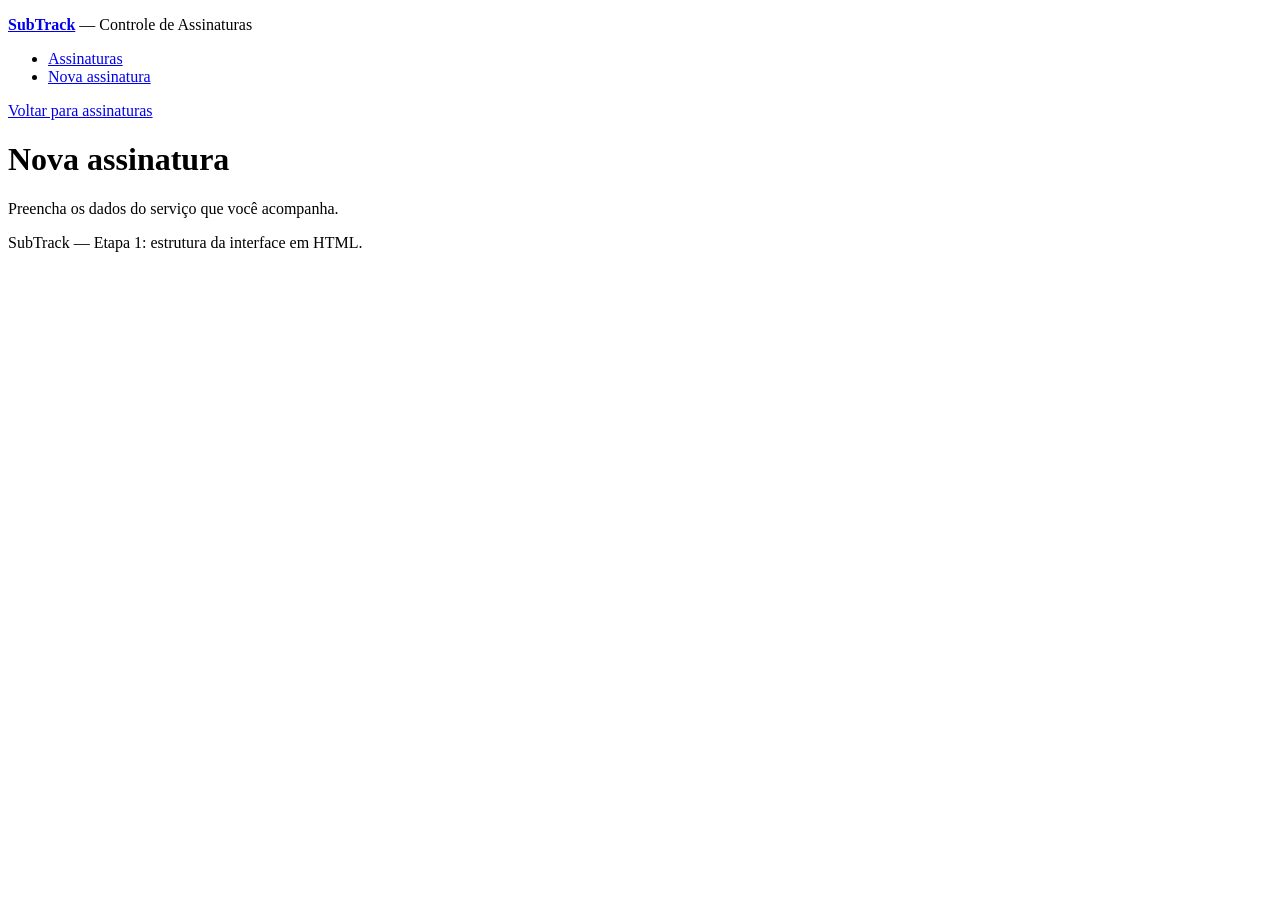
==== pages/cadastro.html @ 078156d6 "feat: cria estrutura HTML e navegação" ====
<!DOCTYPE html>
<html lang="pt-BR">
<head>
  <meta charset="UTF-8">
  <meta name="viewport" content="width=device-width, initial-scale=1.0">
  <title>Nova assinatura | SubTrack — Controle de Assinaturas</title>
</head>
<body>
  <header>
    <p><a href="../index.html"><strong>SubTrack</strong></a> — Controle de Assinaturas</p>
    <nav aria-label="Navegação principal">
      <ul>
        <li><a href="../index.html">Assinaturas</a></li>
        <li><a href="cadastro.html" aria-current="page">Nova assinatura</a></li>
      </ul>
    </nav>
  </header>

  <main>
    <p><a href="../index.html">Voltar para assinaturas</a></p>
    <h1>Nova assinatura</h1>
    <p>Preencha os dados do serviço que você acompanha.</p>
  </main>

  <footer>
    <p>SubTrack — Etapa 1: estrutura da interface em HTML.</p>
  </footer>
</body>
</html>
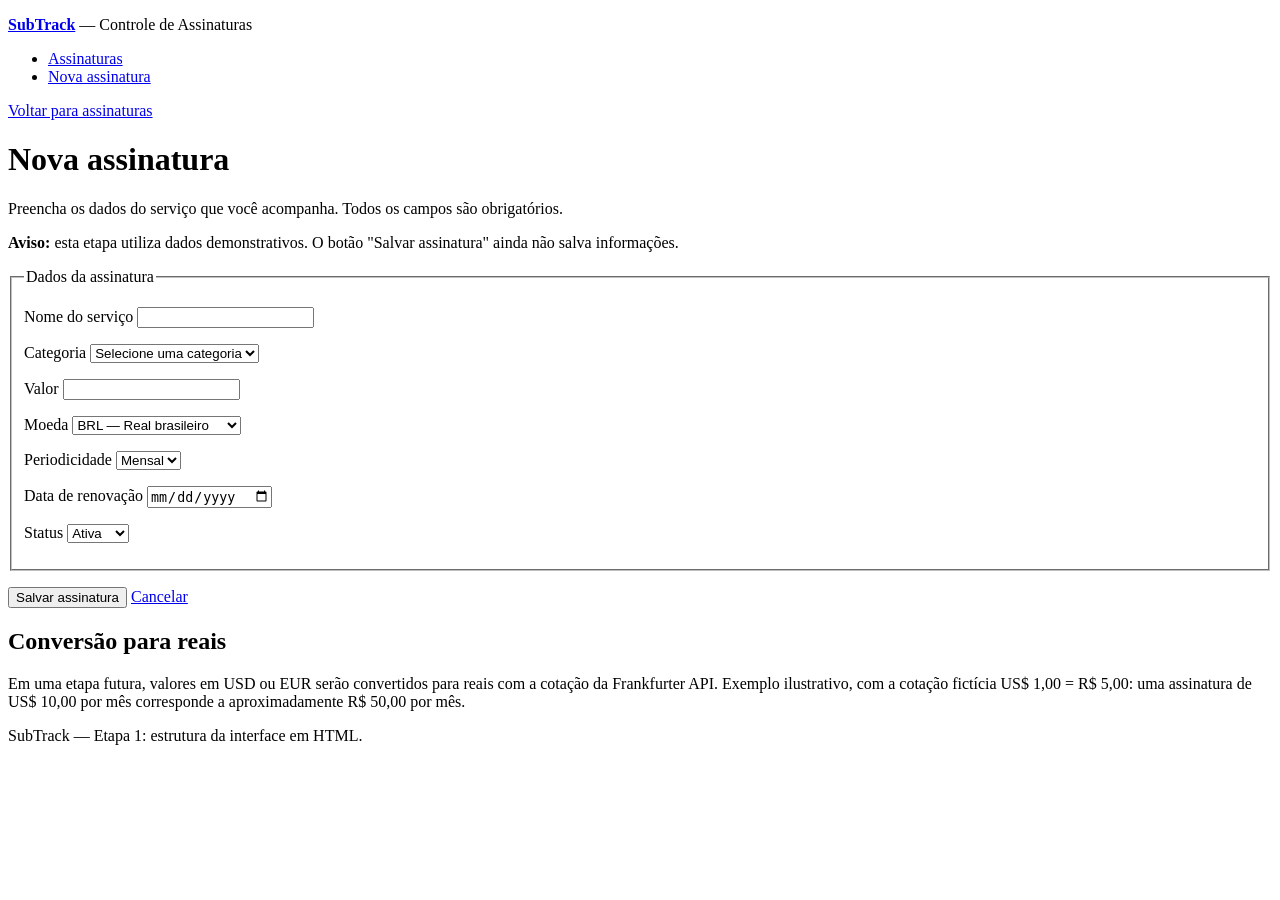
==== commit 42001f68: "feat: adiciona formulário de cadastro" ====
--- a/pages/cadastro.html
+++ b/pages/cadastro.html
@@ -19,7 +19,77 @@
   <main>
     <p><a href="../index.html">Voltar para assinaturas</a></p>
     <h1>Nova assinatura</h1>
-    <p>Preencha os dados do serviço que você acompanha.</p>
+    <p>Preencha os dados do serviço que você acompanha. Todos os campos são obrigatórios.</p>
+    <p><strong>Aviso:</strong> esta etapa utiliza dados demonstrativos. O botão "Salvar assinatura" ainda não salva informações.</p>
+
+    <form>
+      <fieldset>
+        <legend>Dados da assinatura</legend>
+
+        <p>
+          <label for="nome">Nome do serviço</label>
+          <input type="text" id="nome" name="nome" required>
+        </p>
+
+        <p>
+          <label for="categoria">Categoria</label>
+          <select id="categoria" name="categoria" required>
+            <option value="">Selecione uma categoria</option>
+            <option value="musica">Música</option>
+            <option value="video">Vídeo</option>
+            <option value="produtividade">Produtividade</option>
+            <option value="armazenamento">Armazenamento</option>
+            <option value="educacao">Educação</option>
+            <option value="outros">Outros</option>
+          </select>
+        </p>
+
+        <p>
+          <label for="valor">Valor</label>
+          <input type="number" id="valor" name="valor" min="0.01" step="0.01" required>
+        </p>
+
+        <p>
+          <label for="moeda">Moeda</label>
+          <select id="moeda" name="moeda" required>
+            <option value="BRL">BRL — Real brasileiro</option>
+            <option value="USD">USD — Dólar americano</option>
+            <option value="EUR">EUR — Euro</option>
+          </select>
+        </p>
+
+        <p>
+          <label for="periodicidade">Periodicidade</label>
+          <select id="periodicidade" name="periodicidade" required>
+            <option value="mensal">Mensal</option>
+            <option value="anual">Anual</option>
+          </select>
+        </p>
+
+        <p>
+          <label for="renovacao">Data de renovação</label>
+          <input type="date" id="renovacao" name="renovacao" required>
+        </p>
+
+        <p>
+          <label for="status">Status</label>
+          <select id="status" name="status" required>
+            <option value="ativa">Ativa</option>
+            <option value="inativa">Inativa</option>
+          </select>
+        </p>
+      </fieldset>
+
+      <p>
+        <button type="button">Salvar assinatura</button>
+        <a href="../index.html">Cancelar</a>
+      </p>
+    </form>
+
+    <aside>
+      <h2>Conversão para reais</h2>
+      <p>Em uma etapa futura, valores em USD ou EUR serão convertidos para reais com a cotação da Frankfurter API. Exemplo ilustrativo, com a cotação fictícia US$ 1,00 = R$ 5,00: uma assinatura de US$ 10,00 por mês corresponde a aproximadamente R$ 50,00 por mês.</p>
+    </aside>
   </main>
 
   <footer>
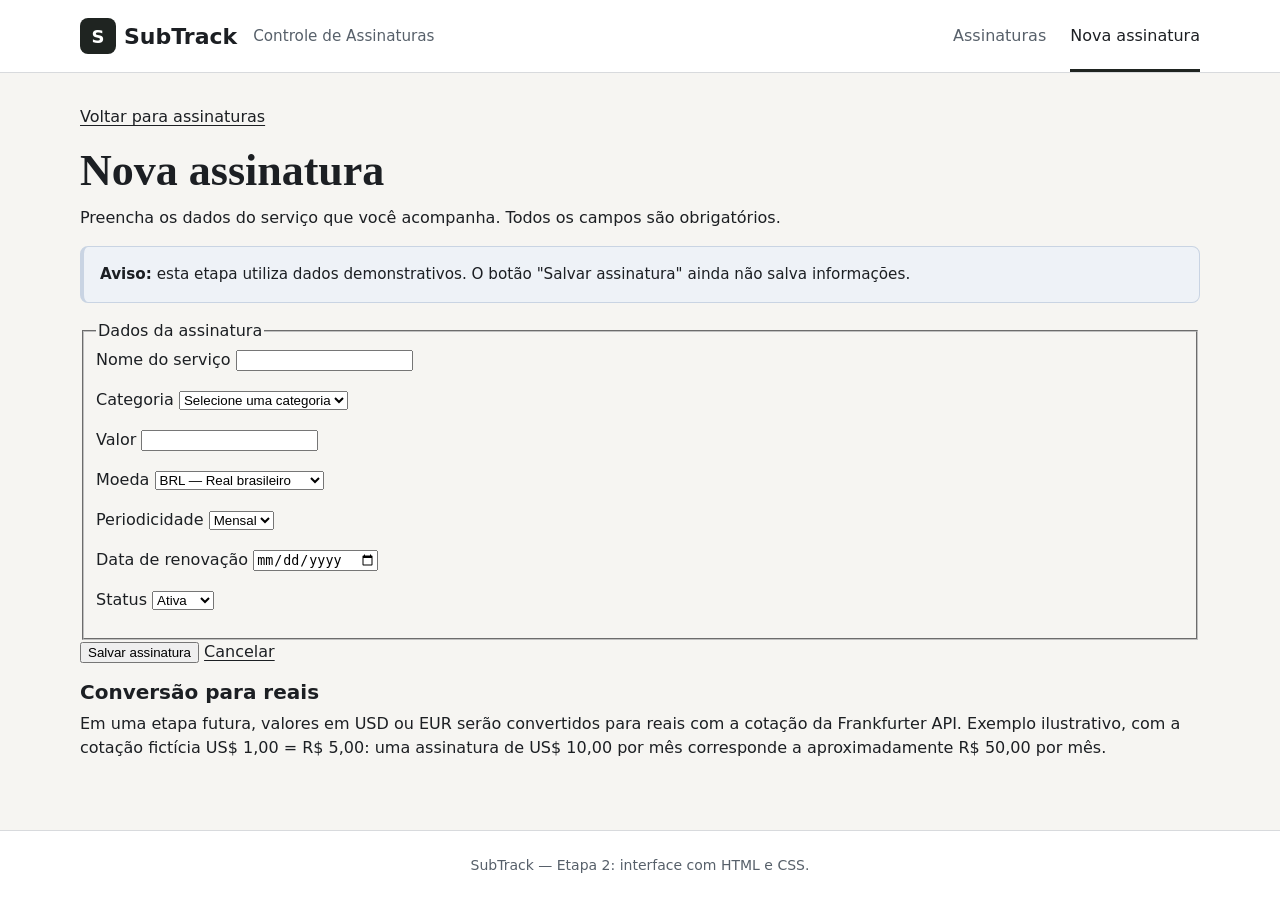
==== commit c0470f13: "style: define identidade visual do sistema" ====
--- a/pages/cadastro.html
+++ b/pages/cadastro.html
@@ -4,23 +4,29 @@
   <meta charset="UTF-8">
   <meta name="viewport" content="width=device-width, initial-scale=1.0">
   <title>Nova assinatura | SubTrack — Controle de Assinaturas</title>
+  <link rel="stylesheet" href="../css/estilos.css">
 </head>
 <body>
-  <header>
-    <p><a href="../index.html"><strong>SubTrack</strong></a> — Controle de Assinaturas</p>
-    <nav aria-label="Navegação principal">
-      <ul>
-        <li><a href="../index.html">Assinaturas</a></li>
-        <li><a href="cadastro.html" aria-current="page">Nova assinatura</a></li>
-      </ul>
-    </nav>
+  <header class="cabecalho">
+    <div class="cabecalho-conteudo">
+      <p class="marca">
+        <a href="../index.html" class="marca-link"><span class="marca-icone" aria-hidden="true">S</span> SubTrack</a>
+        <span class="marca-descricao">Controle de Assinaturas</span>
+      </p>
+      <nav class="menu" aria-label="Navegação principal">
+        <ul>
+          <li><a href="../index.html">Assinaturas</a></li>
+          <li><a href="cadastro.html" aria-current="page">Nova assinatura</a></li>
+        </ul>
+      </nav>
+    </div>
   </header>
 
-  <main>
+  <main class="conteudo">
     <p><a href="../index.html">Voltar para assinaturas</a></p>
     <h1>Nova assinatura</h1>
     <p>Preencha os dados do serviço que você acompanha. Todos os campos são obrigatórios.</p>
-    <p><strong>Aviso:</strong> esta etapa utiliza dados demonstrativos. O botão "Salvar assinatura" ainda não salva informações.</p>
+    <p class="aviso"><strong>Aviso:</strong> esta etapa utiliza dados demonstrativos. O botão "Salvar assinatura" ainda não salva informações.</p>
 
     <form>
       <fieldset>
@@ -92,8 +98,8 @@
     </aside>
   </main>
 
-  <footer>
-    <p>SubTrack — Etapa 1: estrutura da interface em HTML.</p>
+  <footer class="rodape">
+    <p>SubTrack — Etapa 2: interface com HTML e CSS.</p>
   </footer>
 </body>
 </html>
--- a/css/estilos.css
+++ b/css/estilos.css
@@ -0,0 +1,244 @@
+/* ==========================================================
+   SubTrack — Folha de estilos
+   ========================================================== */
+
+/* ---------- 1. Variáveis da identidade visual ---------- */
+:root {
+  /* Cores */
+  --cor-fundo: #f6f5f2;
+  --cor-superficie: #ffffff;
+  --cor-texto: #1c1f23;
+  --cor-texto-suave: #57606a;
+  --cor-borda: #d8dadd;
+  --cor-primaria: #1f2421;
+  --cor-primaria-hover: #3a413d;
+  --cor-foco: #2563eb;
+  --cor-info-fundo: #eef2f7;
+  --cor-info-borda: #c9d4e3;
+
+  /* Tipografia */
+  --fonte-titulo: Georgia, "Times New Roman", serif;
+  --fonte-texto: system-ui, "Segoe UI", Roboto, Arial, sans-serif;
+
+  /* Espaçamentos e bordas */
+  --espaco-1: 0.25rem;
+  --espaco-2: 0.5rem;
+  --espaco-3: 1rem;
+  --espaco-4: 1.5rem;
+  --espaco-5: 2rem;
+  --raio: 0.5rem;
+  --largura-maxima: 72rem;
+}
+
+/* ---------- 2. Base ---------- */
+*,
+*::before,
+*::after {
+  box-sizing: border-box;
+}
+
+body {
+  margin: 0;
+  min-height: 100vh;
+  display: flex;
+  flex-direction: column;
+  background-color: var(--cor-fundo);
+  color: var(--cor-texto);
+  font-family: var(--fonte-texto);
+  font-size: 1rem;
+  line-height: 1.5;
+}
+
+h1,
+h2,
+h3 {
+  margin: 0 0 var(--espaco-2);
+  line-height: 1.2;
+}
+
+h1 {
+  font-family: var(--fonte-titulo);
+  font-size: clamp(2rem, 1.6rem + 1.5vw, 2.75rem);
+  font-weight: 700;
+}
+
+h2 {
+  font-size: 1.25rem;
+}
+
+h3 {
+  font-size: 1.05rem;
+}
+
+p {
+  margin: 0 0 var(--espaco-3);
+}
+
+a {
+  color: var(--cor-texto);
+  text-underline-offset: 0.2em;
+}
+
+a:hover {
+  color: var(--cor-primaria-hover);
+}
+
+/* Foco visível para navegação por teclado */
+a:focus-visible,
+button:focus-visible,
+input:focus-visible,
+select:focus-visible {
+  outline: 3px solid var(--cor-foco);
+  outline-offset: 2px;
+}
+
+/* ---------- 3. Cabeçalho e navegação ---------- */
+.cabecalho {
+  background-color: var(--cor-superficie);
+  border-bottom: 1px solid var(--cor-borda);
+}
+
+.cabecalho-conteudo {
+  display: flex;
+  align-items: center;
+  justify-content: space-between;
+  gap: var(--espaco-3);
+  max-width: var(--largura-maxima);
+  margin: 0 auto;
+  padding: 0 var(--espaco-3);
+}
+
+.marca {
+  display: flex;
+  align-items: center;
+  flex-wrap: wrap;
+  gap: var(--espaco-2) var(--espaco-3);
+  margin: 0;
+  padding: var(--espaco-3) 0;
+}
+
+.marca-link {
+  display: inline-flex;
+  align-items: center;
+  gap: var(--espaco-2);
+  font-size: 1.375rem;
+  font-weight: 700;
+  text-decoration: none;
+}
+
+.marca-icone {
+  display: inline-grid;
+  place-items: center;
+  width: 2.25rem;
+  height: 2.25rem;
+  border-radius: var(--raio);
+  background-color: var(--cor-primaria);
+  color: #ffffff;
+  font-size: 1.125rem;
+}
+
+.marca-descricao {
+  color: var(--cor-texto-suave);
+  font-size: 0.95rem;
+}
+
+.menu ul {
+  display: flex;
+  gap: var(--espaco-4);
+  margin: 0;
+  padding: 0;
+  list-style: none;
+}
+
+.menu a {
+  display: block;
+  padding: var(--espaco-4) 0 calc(var(--espaco-4) - 3px);
+  border-bottom: 3px solid transparent;
+  color: var(--cor-texto-suave);
+  font-weight: 500;
+  text-decoration: none;
+}
+
+.menu a:hover {
+  color: var(--cor-texto);
+  border-bottom-color: var(--cor-borda);
+}
+
+.menu a[aria-current="page"] {
+  color: var(--cor-texto);
+  border-bottom-color: var(--cor-primaria);
+}
+
+/* ---------- 4. Conteúdo principal e rodapé ---------- */
+.conteudo {
+  flex: 1;
+  width: 100%;
+  max-width: var(--largura-maxima);
+  margin: 0 auto;
+  padding: var(--espaco-5) var(--espaco-3);
+}
+
+.rodape {
+  border-top: 1px solid var(--cor-borda);
+  background-color: var(--cor-superficie);
+  color: var(--cor-texto-suave);
+  font-size: 0.875rem;
+  text-align: center;
+}
+
+.rodape p {
+  margin: 0;
+  padding: var(--espaco-4) var(--espaco-3);
+}
+
+/* ---------- 5. Botões ---------- */
+.botao {
+  display: inline-flex;
+  align-items: center;
+  justify-content: center;
+  gap: var(--espaco-2);
+  min-height: 2.75rem;
+  padding: var(--espaco-2) var(--espaco-4);
+  border: 1px solid transparent;
+  border-radius: var(--raio);
+  font: inherit;
+  font-weight: 600;
+  text-decoration: none;
+  cursor: pointer;
+  transition: background-color 0.15s, border-color 0.15s;
+}
+
+.botao:active {
+  transform: translateY(1px);
+}
+
+.botao-primario {
+  background-color: var(--cor-primaria);
+  color: #ffffff;
+}
+
+.botao-primario:hover {
+  background-color: var(--cor-primaria-hover);
+  color: #ffffff;
+}
+
+.botao-secundario {
+  background-color: var(--cor-superficie);
+  border-color: var(--cor-borda);
+  color: var(--cor-texto);
+}
+
+.botao-secundario:hover {
+  border-color: var(--cor-texto-suave);
+  color: var(--cor-texto);
+}
+
+/* ---------- 6. Mensagens ---------- */
+.aviso {
+  padding: var(--espaco-3);
+  border: 1px solid var(--cor-info-borda);
+  border-left-width: 4px;
+  border-radius: var(--raio);
+  background-color: var(--cor-info-fundo);
+  font-size: 0.95rem;
+}
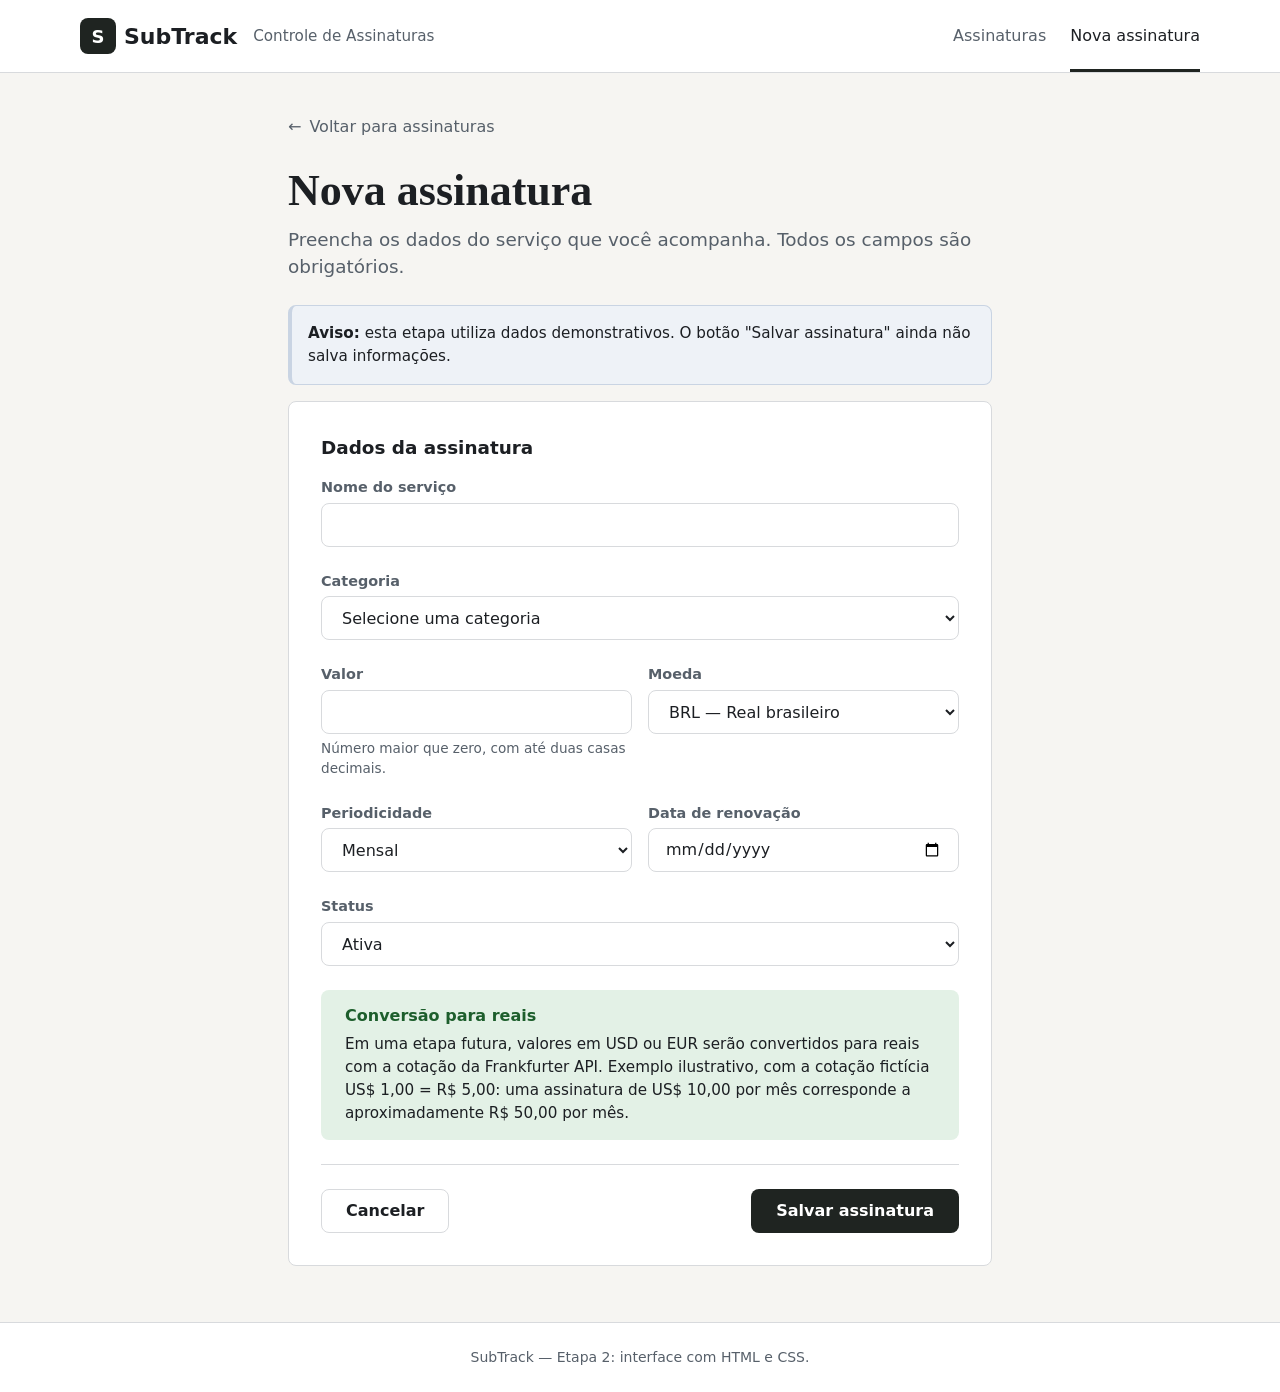
==== commit ffb61068: "style: estiliza formulários de cadastro e edição" ====
--- a/pages/cadastro.html
+++ b/pages/cadastro.html
@@ -22,22 +22,22 @@
     </div>
   </header>
 
-  <main class="conteudo">
-    <p><a href="../index.html">Voltar para assinaturas</a></p>
+  <main class="conteudo conteudo-estreito">
+    <p><a href="../index.html" class="link-voltar"><span aria-hidden="true">←</span> Voltar para assinaturas</a></p>
     <h1>Nova assinatura</h1>
-    <p>Preencha os dados do serviço que você acompanha. Todos os campos são obrigatórios.</p>
+    <p class="subtitulo">Preencha os dados do serviço que você acompanha. Todos os campos são obrigatórios.</p>
     <p class="aviso"><strong>Aviso:</strong> esta etapa utiliza dados demonstrativos. O botão "Salvar assinatura" ainda não salva informações.</p>
 
-    <form>
-      <fieldset>
+    <form class="cartao formulario">
+      <fieldset class="formulario-campos">
         <legend>Dados da assinatura</legend>
 
-        <p>
+        <p class="campo campo-largo">
           <label for="nome">Nome do serviço</label>
           <input type="text" id="nome" name="nome" required>
         </p>
 
-        <p>
+        <p class="campo campo-largo">
           <label for="categoria">Categoria</label>
           <select id="categoria" name="categoria" required>
             <option value="">Selecione uma categoria</option>
@@ -50,12 +50,13 @@
           </select>
         </p>
 
-        <p>
+        <p class="campo">
           <label for="valor">Valor</label>
-          <input type="number" id="valor" name="valor" min="0.01" step="0.01" required>
+          <input type="number" id="valor" name="valor" min="0.01" step="0.01" aria-describedby="valor-ajuda" required>
+          <small id="valor-ajuda" class="campo-ajuda">Número maior que zero, com até duas casas decimais.</small>
         </p>
 
-        <p>
+        <p class="campo">
           <label for="moeda">Moeda</label>
           <select id="moeda" name="moeda" required>
             <option value="BRL">BRL — Real brasileiro</option>
@@ -64,7 +65,7 @@
           </select>
         </p>
 
-        <p>
+        <p class="campo">
           <label for="periodicidade">Periodicidade</label>
           <select id="periodicidade" name="periodicidade" required>
             <option value="mensal">Mensal</option>
@@ -72,12 +73,12 @@
           </select>
         </p>
 
-        <p>
+        <p class="campo">
           <label for="renovacao">Data de renovação</label>
           <input type="date" id="renovacao" name="renovacao" required>
         </p>
 
-        <p>
+        <p class="campo campo-largo">
           <label for="status">Status</label>
           <select id="status" name="status" required>
             <option value="ativa">Ativa</option>
@@ -86,16 +87,16 @@
         </p>
       </fieldset>
 
-      <p>
-        <button type="button">Salvar assinatura</button>
-        <a href="../index.html">Cancelar</a>
+      <aside class="estimativa">
+        <h2>Conversão para reais</h2>
+        <p>Em uma etapa futura, valores em USD ou EUR serão convertidos para reais com a cotação da Frankfurter API. Exemplo ilustrativo, com a cotação fictícia US$ 1,00 = R$ 5,00: uma assinatura de US$ 10,00 por mês corresponde a aproximadamente R$ 50,00 por mês.</p>
+      </aside>
+
+      <p class="formulario-acoes">
+        <a href="../index.html" class="botao botao-secundario">Cancelar</a>
+        <button type="button" class="botao botao-primario">Salvar assinatura</button>
       </p>
     </form>
-
-    <aside>
-      <h2>Conversão para reais</h2>
-      <p>Em uma etapa futura, valores em USD ou EUR serão convertidos para reais com a cotação da Frankfurter API. Exemplo ilustrativo, com a cotação fictícia US$ 1,00 = R$ 5,00: uma assinatura de US$ 10,00 por mês corresponde a aproximadamente R$ 50,00 por mês.</p>
-    </aside>
   </main>
 
   <footer class="rodape">
--- a/css/estilos.css
+++ b/css/estilos.css
@@ -242,3 +242,401 @@
   background-color: var(--cor-info-fundo);
   font-size: 0.95rem;
 }
+
+/* ---------- 7. Componentes gerais ---------- */
+.cartao {
+  margin-bottom: var(--espaco-4);
+  padding: var(--espaco-4);
+  border: 1px solid var(--cor-borda);
+  border-radius: var(--raio);
+  background-color: var(--cor-superficie);
+}
+
+.subtitulo {
+  margin: 0;
+  color: var(--cor-texto-suave);
+  font-size: 1.15rem;
+}
+
+.texto-suave {
+  margin: 0;
+  color: var(--cor-texto-suave);
+  font-size: 0.9rem;
+}
+
+/* Campos usados na pesquisa e nos formulários */
+.campo {
+  display: flex;
+  flex-direction: column;
+  gap: var(--espaco-1);
+  margin: 0;
+}
+
+.campo label {
+  color: var(--cor-texto-suave);
+  font-size: 0.9rem;
+  font-weight: 600;
+}
+
+.campo input,
+.campo select {
+  width: 100%;
+  min-height: 2.75rem;
+  padding: var(--espaco-2) var(--espaco-3);
+  border: 1px solid var(--cor-borda);
+  border-radius: var(--raio);
+  background-color: var(--cor-superficie);
+  color: var(--cor-texto);
+  font: inherit;
+}
+
+.campo input:hover,
+.campo select:hover {
+  border-color: var(--cor-texto-suave);
+}
+
+/* ---------- 8. Layout da página inicial ---------- */
+.topo-pagina {
+  display: flex;
+  align-items: flex-end;
+  justify-content: space-between;
+  flex-wrap: wrap;
+  gap: var(--espaco-3);
+  margin-bottom: var(--espaco-4);
+}
+
+/* Resumo: três indicadores lado a lado */
+.resumo-lista {
+  display: grid;
+  grid-template-columns: repeat(3, 1fr);
+  gap: var(--espaco-4);
+  margin: 0 0 var(--espaco-3);
+}
+
+.resumo-item + .resumo-item {
+  padding-left: var(--espaco-4);
+  border-left: 1px solid var(--cor-borda);
+}
+
+.resumo-item dt {
+  color: var(--cor-texto-suave);
+  font-size: 0.95rem;
+}
+
+.resumo-item dd {
+  margin: 0;
+  font-size: 2rem;
+  font-weight: 700;
+}
+
+/* Renovações e nota sobre câmbio dividem a mesma linha */
+.paineis {
+  display: grid;
+  grid-template-columns: 2fr 1fr;
+  gap: var(--espaco-4);
+  margin-bottom: var(--espaco-4);
+}
+
+.renovacoes {
+  padding: var(--espaco-4);
+  border: 1px solid #ecd28a;
+  border-radius: var(--raio);
+  background-color: #fdf3d8;
+}
+
+.renovacoes-lista {
+  margin: 0;
+  padding: 0;
+  list-style: none;
+}
+
+.renovacoes-lista li {
+  display: grid;
+  grid-template-columns: 1fr auto auto;
+  gap: var(--espaco-4);
+  padding: var(--espaco-2) 0;
+  border-top: 1px solid #ecd28a;
+}
+
+.nota {
+  padding: var(--espaco-4);
+  border: 1px solid var(--cor-borda);
+  border-radius: var(--raio);
+  background-color: var(--cor-superficie);
+  color: var(--cor-texto-suave);
+  font-size: 0.95rem;
+}
+
+.nota h2 {
+  color: var(--cor-texto);
+  font-size: 1.05rem;
+}
+
+.nota p {
+  margin: 0;
+}
+
+/* Pesquisa, filtros e ordenação em uma grade */
+.filtros {
+  display: grid;
+  grid-template-columns: 2fr repeat(3, 1fr);
+  gap: var(--espaco-3);
+  align-items: end;
+}
+
+.filtros-acoes {
+  grid-column: 1 / -1;
+  display: flex;
+  justify-content: flex-end;
+  gap: var(--espaco-2);
+  margin: 0;
+}
+
+/* ---------- 9. Listagem de assinaturas ---------- */
+.tabela-container {
+  overflow-x: auto;
+  border: 1px solid var(--cor-borda);
+  border-radius: var(--raio);
+  background-color: var(--cor-superficie);
+}
+
+.tabela {
+  width: 100%;
+  border-collapse: collapse;
+  font-size: 0.95rem;
+}
+
+.tabela caption {
+  padding: var(--espaco-3) var(--espaco-4);
+  color: var(--cor-texto-suave);
+  font-size: 0.9rem;
+  text-align: left;
+}
+
+.tabela th,
+.tabela td {
+  padding: var(--espaco-3);
+  border-top: 1px solid var(--cor-borda);
+  text-align: left;
+  vertical-align: middle;
+}
+
+.tabela thead th {
+  background-color: var(--cor-fundo);
+  color: var(--cor-texto-suave);
+  font-size: 0.85rem;
+  font-weight: 600;
+  white-space: nowrap;
+}
+
+.tabela tbody th {
+  font-weight: 600;
+  white-space: nowrap;
+}
+
+.tabela tbody tr:hover {
+  background-color: #fafaf8;
+}
+
+/* Linhas inativas ficam com aparência mais discreta */
+.linha-inativa {
+  color: var(--cor-texto-suave);
+}
+
+.linha-inativa .avatar {
+  opacity: 0.6;
+}
+
+/* Iniciais dos serviços */
+.avatar {
+  display: inline-grid;
+  place-items: center;
+  width: 2.25rem;
+  height: 2.25rem;
+  margin-right: var(--espaco-2);
+  border-radius: var(--raio);
+  color: #ffffff;
+  font-weight: 700;
+  vertical-align: middle;
+}
+
+.avatar-verde { background-color: #1d7a3a; }
+.avatar-vermelho { background-color: #b81d24; }
+.avatar-escuro { background-color: var(--cor-primaria); }
+.avatar-azul { background-color: #1f5fbf; }
+.avatar-marinho { background-color: #10265c; }
+.avatar-roxo { background-color: #5b4a9e; }
+
+/* Etiquetas de status: cor + texto */
+.status {
+  display: inline-block;
+  padding: var(--espaco-1) var(--espaco-3);
+  border-radius: 999px;
+  font-size: 0.85rem;
+  font-weight: 600;
+  white-space: nowrap;
+}
+
+.status-ativa {
+  background-color: #e3f1e6;
+  color: #1d5e2c;
+}
+
+.status-inativa {
+  background-color: #e9eaec;
+  color: #3f454c;
+}
+
+/* Renovação nos próximos 7 dias */
+.renovacao-proxima time {
+  padding: 0.125rem var(--espaco-2);
+  border-radius: 0.25rem;
+  background-color: #fdf3d8;
+  font-weight: 600;
+}
+
+/* Ações de cada linha */
+.acoes {
+  white-space: nowrap;
+}
+
+.acao + .acao {
+  margin-left: var(--espaco-1);
+}
+
+/* Valor aproximado em reais abaixo do valor original */
+.valor-convertido {
+  display: block;
+  color: var(--cor-texto-suave);
+  font-size: 0.85rem;
+  white-space: nowrap;
+}
+
+.acao {
+  display: inline-flex;
+  align-items: center;
+  min-height: 2.25rem;
+  padding: var(--espaco-1) var(--espaco-3);
+  border: 1px solid var(--cor-borda);
+  border-radius: var(--raio);
+  background-color: var(--cor-superficie);
+  color: var(--cor-texto);
+  font: inherit;
+  font-size: 0.875rem;
+  text-decoration: none;
+  white-space: nowrap;
+  cursor: pointer;
+}
+
+.acao:hover {
+  border-color: var(--cor-texto-suave);
+  background-color: var(--cor-fundo);
+}
+
+.acao-excluir {
+  color: #b42318;
+}
+
+.acao-excluir:hover {
+  border-color: #b42318;
+  background-color: #fdecea;
+  color: #8f1c13;
+}
+
+.lista > .texto-suave {
+  margin-top: var(--espaco-2);
+}
+
+/* ---------- 10. Formulários de cadastro e edição ---------- */
+.conteudo-estreito {
+  max-width: 46rem;
+}
+
+.link-voltar {
+  display: inline-flex;
+  align-items: center;
+  gap: var(--espaco-2);
+  min-height: 2.75rem;
+  color: var(--cor-texto-suave);
+  text-decoration: none;
+}
+
+.link-voltar:hover {
+  color: var(--cor-texto);
+  text-decoration: underline;
+}
+
+.conteudo-estreito .subtitulo {
+  margin-bottom: var(--espaco-4);
+}
+
+.formulario {
+  padding: var(--espaco-5);
+}
+
+/* Campos em duas colunas; os campos largos ocupam a linha inteira */
+.formulario-campos {
+  display: grid;
+  grid-template-columns: repeat(2, 1fr);
+  gap: var(--espaco-4) var(--espaco-3);
+  margin: 0;
+  padding: 0;
+  border: 0;
+  min-width: 0;
+}
+
+.formulario-campos legend {
+  margin-bottom: var(--espaco-3);
+  padding: 0;
+  font-size: 1.15rem;
+  font-weight: 700;
+}
+
+.campo-largo {
+  grid-column: 1 / -1;
+}
+
+.campo-ajuda {
+  color: var(--cor-texto-suave);
+  font-size: 0.85rem;
+}
+
+/* Estados dos campos */
+.campo input:focus,
+.campo select:focus {
+  border-color: var(--cor-foco);
+}
+
+.campo input:user-invalid,
+.campo select:user-invalid {
+  border-color: #b42318;
+  background-color: #fdecea;
+}
+
+/* Estimativa em reais */
+.estimativa {
+  margin-top: var(--espaco-4);
+  padding: var(--espaco-3) var(--espaco-4);
+  border-radius: var(--raio);
+  background-color: #e3f1e6;
+  color: #1d5e2c;
+}
+
+.estimativa h2 {
+  font-size: 1rem;
+}
+
+.estimativa p {
+  margin: 0;
+  color: var(--cor-texto);
+  font-size: 0.95rem;
+}
+
+.formulario-acoes {
+  display: flex;
+  justify-content: space-between;
+  gap: var(--espaco-3);
+  margin: var(--espaco-4) 0 0;
+  padding-top: var(--espaco-4);
+  border-top: 1px solid var(--cor-borda);
+}
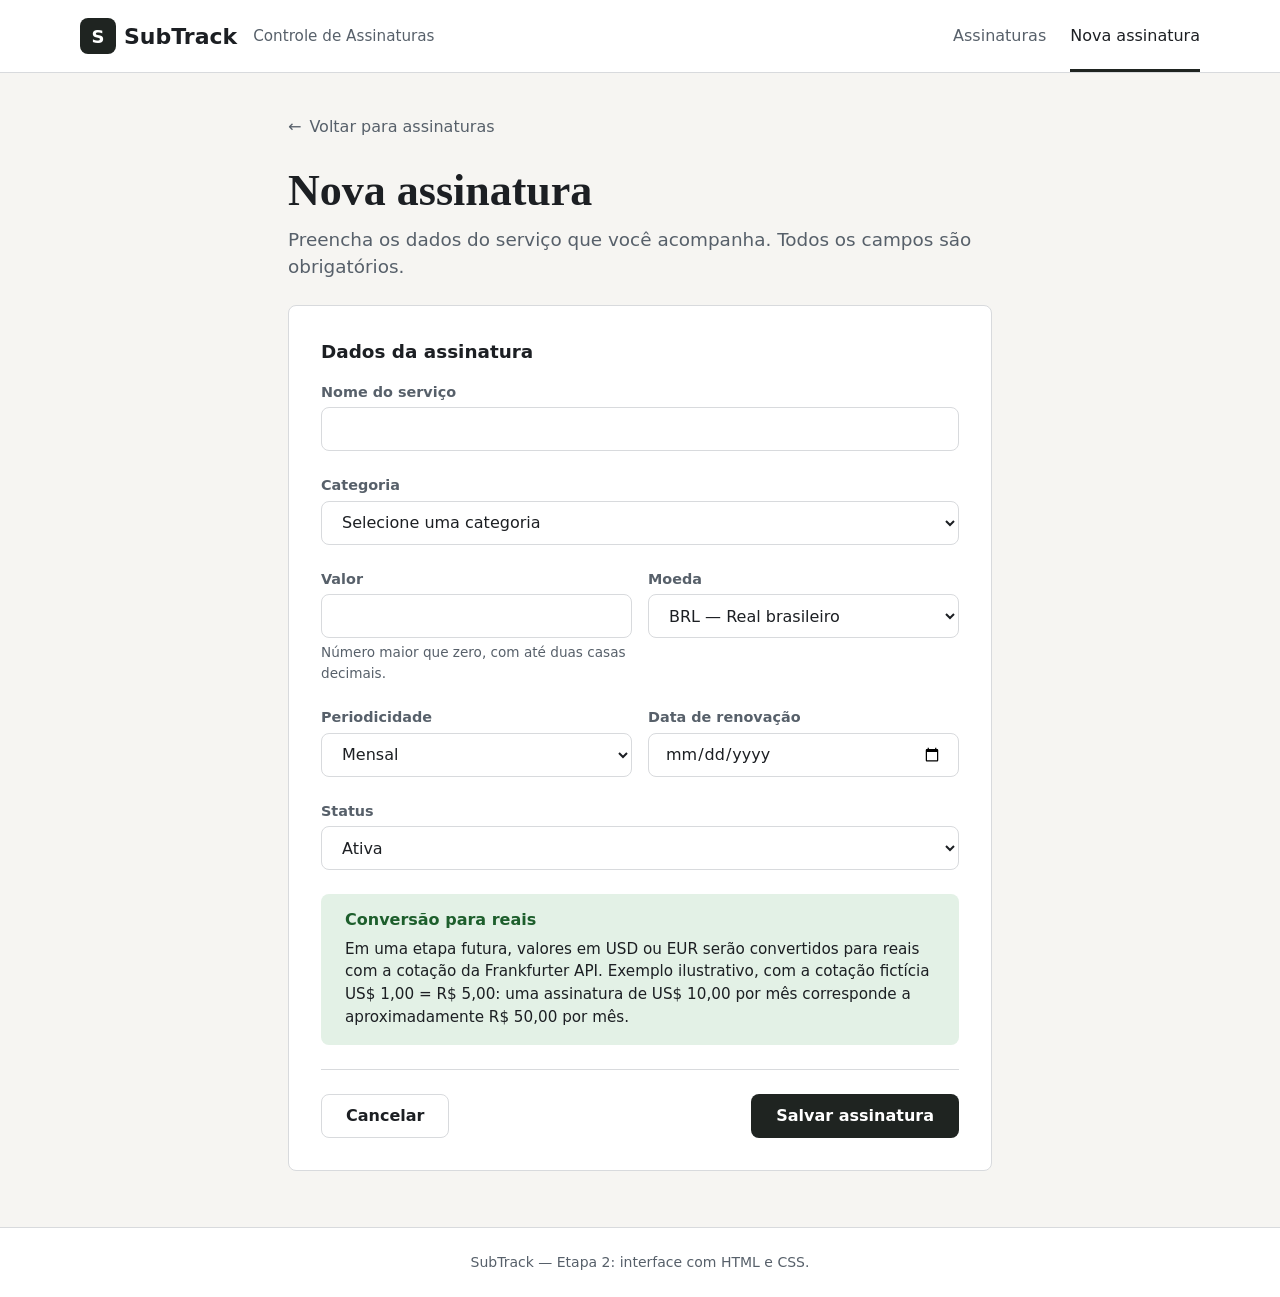
==== commit a5e86271: "feat: implementa cadastro de assinaturas com validação" ====
--- a/pages/cadastro.html
+++ b/pages/cadastro.html
@@ -26,9 +26,9 @@
     <p><a href="../index.html" class="link-voltar"><span aria-hidden="true">←</span> Voltar para assinaturas</a></p>
     <h1>Nova assinatura</h1>
     <p class="subtitulo">Preencha os dados do serviço que você acompanha. Todos os campos são obrigatórios.</p>
-    <p class="aviso"><strong>Aviso:</strong> esta etapa utiliza dados demonstrativos. O botão "Salvar assinatura" ainda não salva informações.</p>
+    <p id="mensagem-formulario" class="mensagem" role="alert" hidden></p>
 
-    <form class="cartao formulario">
+    <form id="formulario-assinatura" class="cartao formulario" novalidate>
       <fieldset class="formulario-campos">
         <legend>Dados da assinatura</legend>
 
@@ -94,7 +94,7 @@
 
       <p class="formulario-acoes">
         <a href="../index.html" class="botao botao-secundario">Cancelar</a>
-        <button type="button" class="botao botao-primario">Salvar assinatura</button>
+        <button type="submit" class="botao botao-primario">Salvar assinatura</button>
       </p>
     </form>
   </main>
@@ -102,5 +102,8 @@
   <footer class="rodape">
     <p>SubTrack — Etapa 2: interface com HTML e CSS.</p>
   </footer>
+
+  <script src="../js/dados.js"></script>
+  <script src="../js/formulario.js"></script>
 </body>
 </html>
--- a/css/estilos.css
+++ b/css/estilos.css
@@ -47,6 +47,7 @@
   font-family: var(--fonte-texto);
   font-size: 1rem;
   line-height: 1.5;
+  overflow-wrap: break-word;
 }
 
 h1,
@@ -640,3 +641,307 @@
   padding-top: var(--espaco-4);
   border-top: 1px solid var(--cor-borda);
 }
+
+/* ---------- 11. Detalhes da assinatura ---------- */
+.detalhes-topo {
+  display: flex;
+  align-items: center;
+  gap: var(--espaco-3);
+  margin-bottom: var(--espaco-4);
+}
+
+.detalhes-topo h2 {
+  flex: 1;
+  margin: 0;
+  font-family: var(--fonte-titulo);
+  font-size: 1.75rem;
+}
+
+.detalhes-topo .avatar {
+  width: 3rem;
+  height: 3rem;
+  margin: 0;
+  font-size: 1.25rem;
+}
+
+/* Lista de descrição em duas colunas: termo e valor */
+.detalhes-lista {
+  display: grid;
+  grid-template-columns: minmax(10rem, max-content) 1fr;
+  margin: 0 0 var(--espaco-4);
+}
+
+.detalhes-lista dt,
+.detalhes-lista dd {
+  margin: 0;
+  padding: var(--espaco-2) var(--espaco-3) var(--espaco-2) 0;
+  border-top: 1px solid var(--cor-borda);
+}
+
+.detalhes-lista dt {
+  color: var(--cor-texto-suave);
+}
+
+.detalhes-lista dd {
+  font-weight: 600;
+}
+
+.lista-acoes {
+  display: flex;
+  flex-wrap: wrap;
+  gap: var(--espaco-2);
+  margin: 0;
+  padding: 0;
+  list-style: none;
+}
+
+/* ---------- 12. Exclusão ---------- */
+.botao-perigo {
+  background-color: #b42318;
+  color: #ffffff;
+}
+
+.botao-perigo:hover {
+  background-color: #8f1c13;
+}
+
+.botao-perigo-contorno {
+  background-color: var(--cor-superficie);
+  border-color: #b42318;
+  color: #b42318;
+}
+
+.botao-perigo-contorno:hover {
+  background-color: #fdecea;
+  color: #8f1c13;
+}
+
+.confirmacao {
+  padding: var(--espaco-5);
+  border-top: 4px solid #b42318;
+}
+
+.confirmacao .subtitulo {
+  margin-bottom: var(--espaco-4);
+}
+
+.confirmacao-item h2 {
+  font-size: 1rem;
+}
+
+.alerta-perigo {
+  padding: var(--espaco-3);
+  border: 1px solid #f1b8b2;
+  border-left-width: 4px;
+  border-radius: var(--raio);
+  background-color: #fdecea;
+  color: #6b1610;
+}
+
+.confirmacao-acoes {
+  display: grid;
+  grid-template-columns: 1fr 1fr;
+  gap: var(--espaco-3);
+  margin: var(--espaco-4) 0 0;
+}
+
+/* ---------- 13. Responsividade ---------- */
+
+/* Tablets e celulares: até 768px */
+@media (max-width: 48rem) {
+  .cabecalho-conteudo {
+    flex-direction: column;
+    align-items: flex-start;
+    gap: 0;
+  }
+
+  .marca {
+    padding-bottom: var(--espaco-2);
+  }
+
+  .menu ul {
+    gap: var(--espaco-3);
+  }
+
+  .menu a {
+    padding: var(--espaco-2) 0 calc(var(--espaco-2) + 1px);
+  }
+
+  .conteudo {
+    padding: var(--espaco-4) var(--espaco-3);
+  }
+
+  /* Indicadores do resumo em uma coluna */
+  .resumo-lista {
+    grid-template-columns: 1fr;
+    gap: var(--espaco-3);
+  }
+
+  .resumo-item + .resumo-item {
+    padding-left: 0;
+    padding-top: var(--espaco-3);
+    border-left: 0;
+    border-top: 1px solid var(--cor-borda);
+  }
+
+  /* Renovações e câmbio um abaixo do outro */
+  .paineis {
+    grid-template-columns: 1fr;
+  }
+
+  /* Pesquisa ocupa a linha inteira; filtros em duas colunas */
+  .filtros {
+    grid-template-columns: repeat(2, 1fr);
+  }
+
+  .campo-busca {
+    grid-column: 1 / -1;
+  }
+
+  /* Formulário em uma coluna */
+  .formulario {
+    padding: var(--espaco-4);
+  }
+
+  .formulario-campos {
+    grid-template-columns: 1fr;
+  }
+
+  .confirmacao {
+    padding: var(--espaco-4);
+  }
+}
+
+/* Celulares pequenos: até 480px */
+@media (max-width: 30rem) {
+  .marca-descricao {
+    flex-basis: 100%;
+  }
+
+  .topo-pagina .botao,
+  .filtros-acoes .botao,
+  .lista-acoes .botao {
+    width: 100%;
+  }
+
+  .filtros {
+    grid-template-columns: 1fr;
+  }
+
+  .filtros-acoes,
+  .lista-acoes {
+    flex-direction: column;
+  }
+
+  .lista-acoes li {
+    width: 100%;
+  }
+
+  /* Botão principal aparece primeiro e os dois ocupam a largura toda */
+  .formulario-acoes {
+    flex-direction: column-reverse;
+  }
+
+  .confirmacao-acoes {
+    grid-template-columns: 1fr;
+  }
+
+  .confirmacao-acoes .botao-perigo {
+    order: -1;
+  }
+
+  /* Termo acima do valor nas listas de descrição */
+  .detalhes-lista {
+    grid-template-columns: 1fr;
+  }
+
+  .detalhes-lista dt {
+    padding-bottom: 0;
+  }
+
+  .detalhes-lista dd {
+    padding-top: 0;
+    border-top: 0;
+  }
+
+  .renovacoes-lista li {
+    grid-template-columns: 1fr auto;
+    gap: 0 var(--espaco-3);
+  }
+
+  .renovacoes-lista time {
+    grid-row: 2;
+    color: var(--cor-texto-suave);
+    font-size: 0.9rem;
+  }
+
+  .resumo-item dd {
+    font-size: 1.75rem;
+  }
+}
+
+/* ---------- 14. Estados da listagem ---------- */
+.estado-vazio {
+  padding: var(--espaco-5) var(--espaco-4);
+  border: 1px dashed var(--cor-borda);
+  border-radius: var(--raio);
+  background-color: var(--cor-superficie);
+  text-align: center;
+}
+
+.estado-vazio p {
+  color: var(--cor-texto-suave);
+}
+
+.etiqueta-revisar {
+  display: inline-block;
+  margin-left: var(--espaco-1);
+  padding: 0.125rem var(--espaco-2);
+  border-radius: 0.25rem;
+  background-color: #fdecea;
+  color: #8f1c13;
+  font-size: 0.8rem;
+  font-weight: 600;
+  white-space: nowrap;
+}
+
+[hidden] {
+  display: none !important;
+}
+
+/* ---------- 15. Validação e mensagens de retorno ---------- */
+.campo-erro {
+  color: #b42318;
+  font-size: 0.85rem;
+  font-weight: 600;
+}
+
+.campo-erro:empty {
+  display: none;
+}
+
+.campo input[aria-invalid="true"],
+.campo select[aria-invalid="true"] {
+  border-color: #b42318;
+  background-color: #fdecea;
+}
+
+.mensagem {
+  padding: var(--espaco-3);
+  border: 1px solid;
+  border-left-width: 4px;
+  border-radius: var(--raio);
+  font-weight: 600;
+}
+
+.mensagem-sucesso {
+  border-color: #9fd0aa;
+  background-color: #e3f1e6;
+  color: #1d5e2c;
+}
+
+.mensagem-erro {
+  border-color: #f1b8b2;
+  background-color: #fdecea;
+  color: #8f1c13;
+}
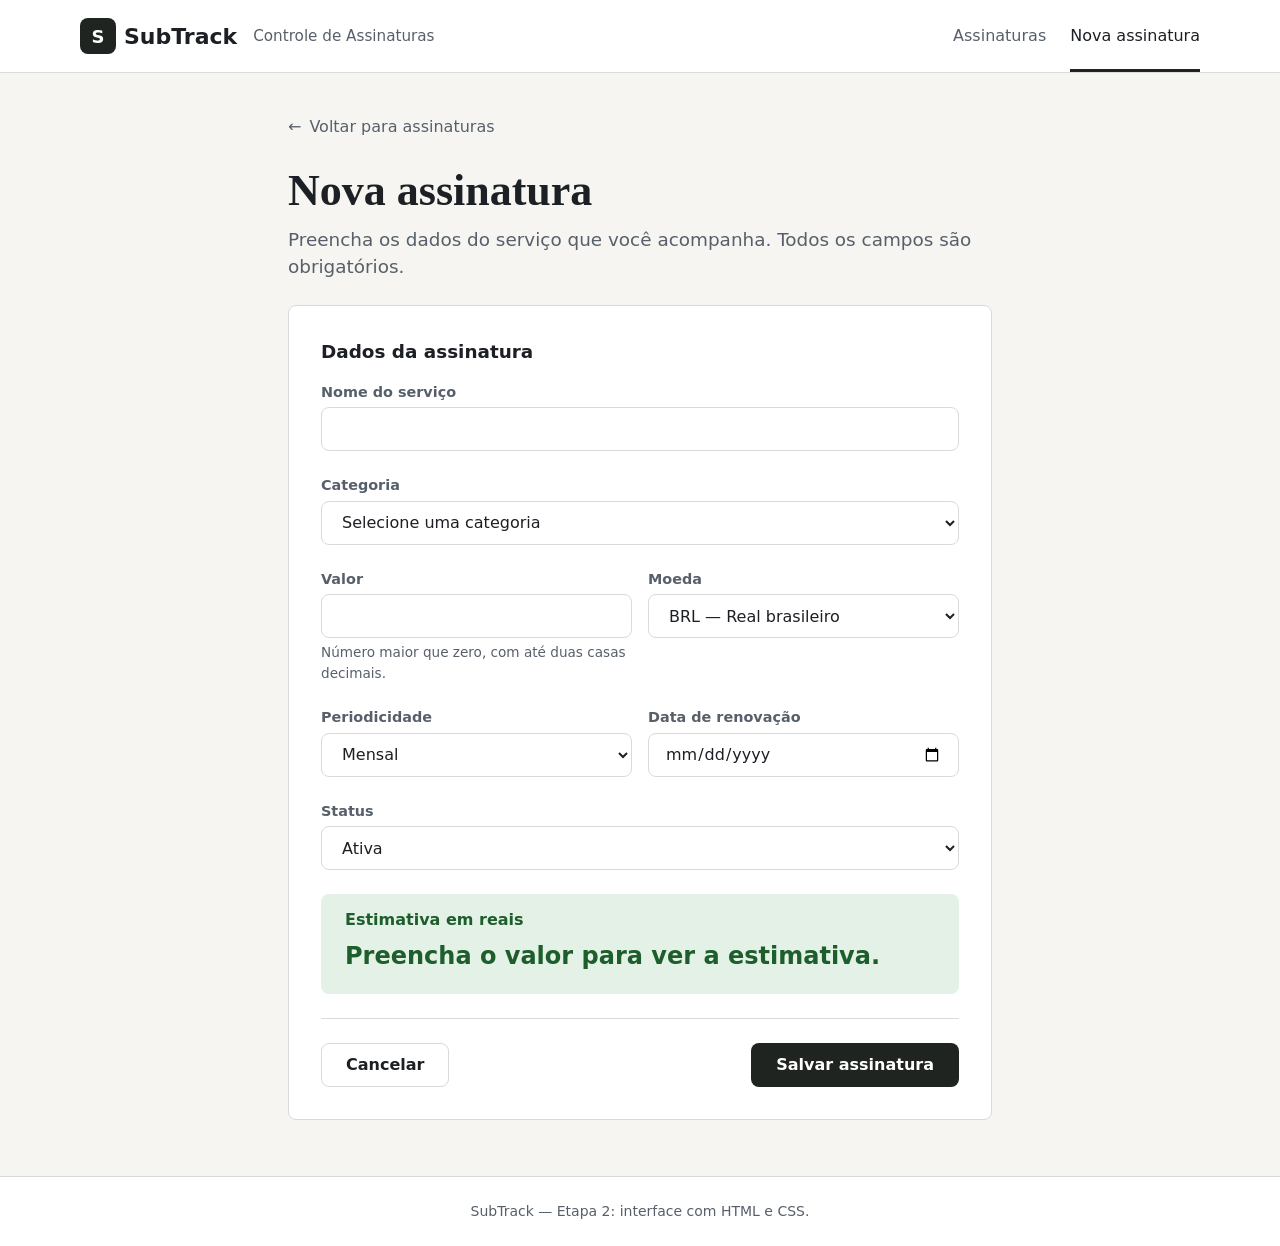
==== commit 291c0d7f: "feat: integra conversão de moedas com a Frankfurter API" ====
--- a/pages/cadastro.html
+++ b/pages/cadastro.html
@@ -87,9 +87,11 @@
         </p>
       </fieldset>
 
-      <aside class="estimativa">
-        <h2>Conversão para reais</h2>
-        <p>Em uma etapa futura, valores em USD ou EUR serão convertidos para reais com a cotação da Frankfurter API. Exemplo ilustrativo, com a cotação fictícia US$ 1,00 = R$ 5,00: uma assinatura de US$ 10,00 por mês corresponde a aproximadamente R$ 50,00 por mês.</p>
+      <aside class="estimativa" aria-live="polite">
+        <h2>Estimativa em reais</h2>
+        <p id="estimativa-valor" class="estimativa-valor">Preencha o valor para ver a estimativa.</p>
+        <p id="estimativa-detalhe"></p>
+        <button id="tentar-cotacao" type="button" class="botao botao-secundario" hidden>Tentar novamente</button>
       </aside>
 
       <p class="formulario-acoes">
--- a/css/estilos.css
+++ b/css/estilos.css
@@ -945,3 +945,25 @@
   background-color: #fdecea;
   color: #8f1c13;
 }
+
+/* ---------- 16. Cotação do dia ---------- */
+.nota .cotacao-texto {
+  margin-bottom: var(--espaco-2);
+  color: var(--cor-texto);
+  font-weight: 600;
+}
+
+.nota .botao {
+  margin-top: var(--espaco-3);
+}
+
+.estimativa .estimativa-valor {
+  margin-bottom: var(--espaco-1);
+  color: #1d5e2c;
+  font-size: 1.5rem;
+  font-weight: 700;
+}
+
+.estimativa .botao {
+  margin-top: var(--espaco-3);
+}
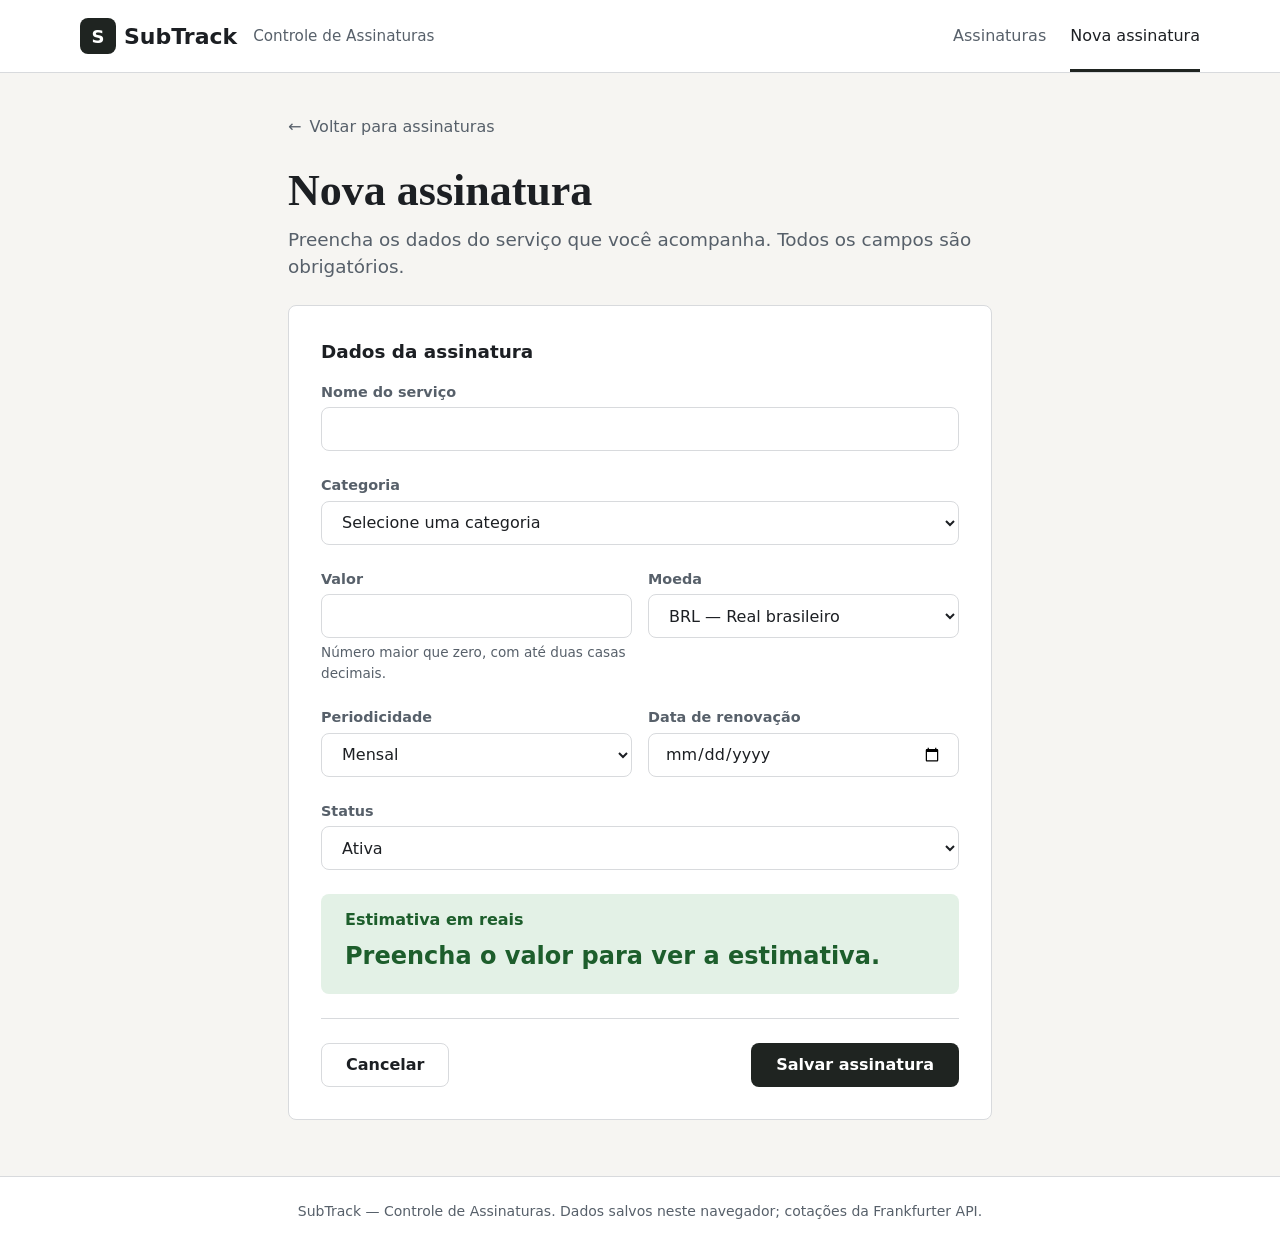
==== commit 73ce29dc: "docs: atualiza rodapé com a origem dos dados" ====
--- a/pages/cadastro.html
+++ b/pages/cadastro.html
@@ -102,7 +102,7 @@
   </main>
 
   <footer class="rodape">
-    <p>SubTrack — Etapa 2: interface com HTML e CSS.</p>
+    <p>SubTrack — Controle de Assinaturas. Dados salvos neste navegador; cotações da Frankfurter API.</p>
   </footer>
 
   <script src="../js/dados.js"></script>
--- a/css/estilos.css
+++ b/css/estilos.css
@@ -967,3 +967,10 @@
 .estimativa .botao {
   margin-top: var(--espaco-3);
 }
+
+/* ---------- 17. Resumo calculado ---------- */
+.resumo-aviso {
+  margin: var(--espaco-2) 0 0;
+  color: #8f1c13;
+  font-size: 0.9rem;
+}
